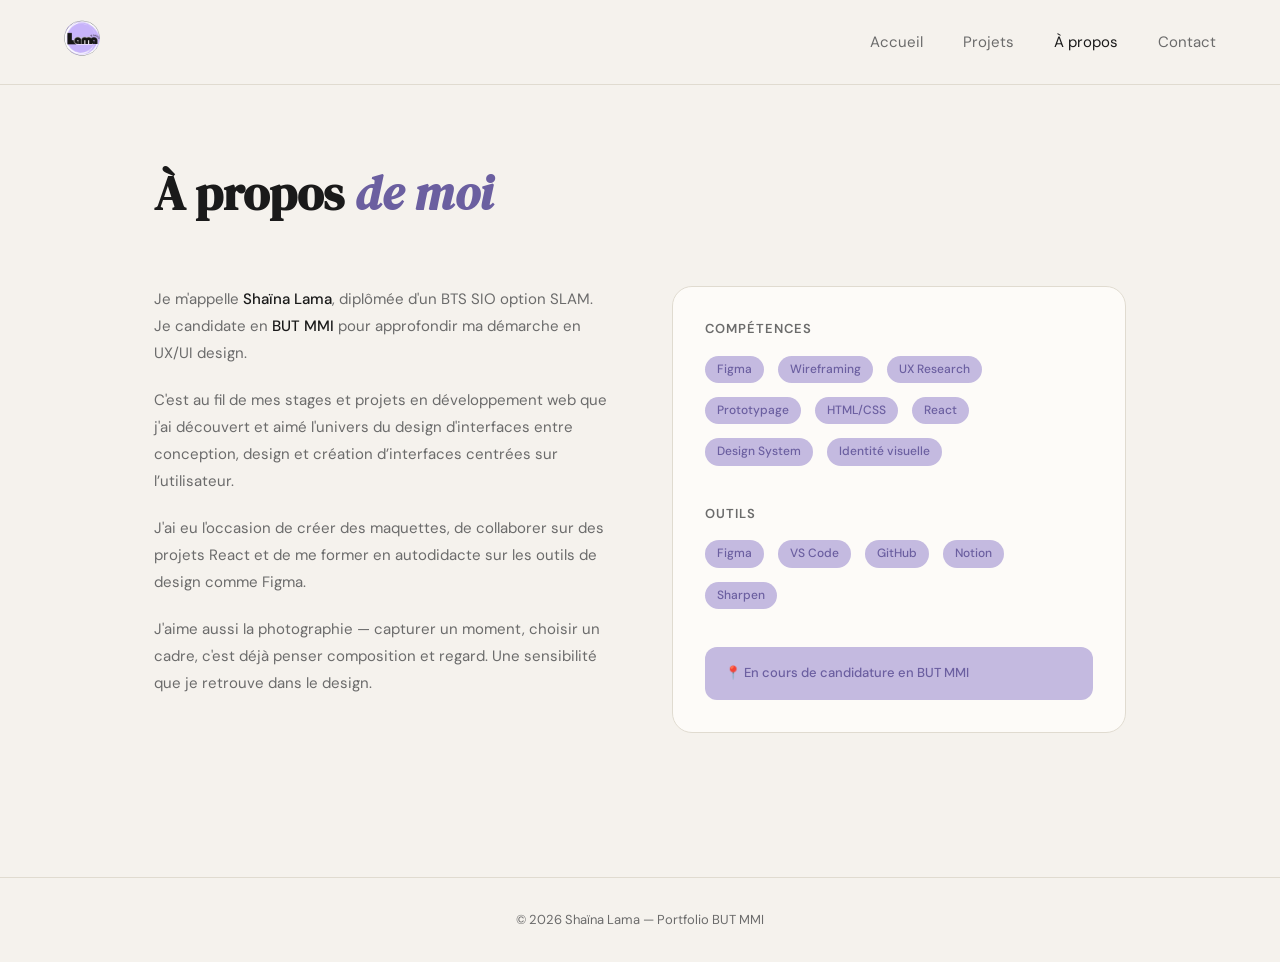
==== apropos.html @ 576ad16c "reel commit" ====
<!DOCTYPE html>
<html lang="fr">
<head>
  <meta charset="UTF-8"/>
  <meta name="viewport" content="width=device-width, initial-scale=1.0"/>
  <title>À propos — Shaïna Lama</title>
  <link rel="stylesheet" href="style.css"/>
  <style>
    .about-hero {
      max-width: 1100px;
      margin: 0 auto;
      padding: 5rem 4rem 3rem;
    }

    .about-hero h1 {
      font-family: 'DM Serif Display', serif;
      font-size: clamp(2rem, 4vw, 3rem);
      line-height: 1.2;
      margin-bottom: 1rem;
    }

    .about-hero h1 em {
      font-style: italic;
      color: var(--violet-dark);
    }

    .about-grid {
      max-width: 1100px;
      margin: 0 auto;
      padding: 0 4rem 5rem;
      display: grid;
      grid-template-columns: 1fr 1fr;
      gap: 4rem;
      align-items: start;
    }

    .about-text p {
      font-size: 15px;
      color: var(--text-muted);
      line-height: 1.8;
      margin-bottom: 1.25rem;
    }

    .about-text p strong {
      color: var(--text);
      font-weight: 500;
    }

    .skills-block {
      background: var(--card-bg);
      border: 1px solid var(--border);
      border-radius: 20px;
      padding: 2rem;
    }

    .skills-block h3 {
      font-size: 13px;
      font-weight: 600;
      letter-spacing: 0.08em;
      text-transform: uppercase;
      color: var(--text-muted);
      margin-bottom: 1rem;
    }

    .skills-list {
      display: flex;
      flex-wrap: wrap;
      gap: 8px;
      margin-bottom: 2rem;
    }

    .dispo-box {
      background: var(--violet-light);
      border-radius: 12px;
      padding: 1rem 1.25rem;
      margin-top: 1.5rem;
    }

    .dispo-box p {
      font-size: 13px;
      color: var(--violet-dark);
      font-weight: 500;
      margin: 0;
    }

    @media (max-width: 768px) {
      .about-hero { padding: 3rem 1.5rem 2rem; }
      .about-grid { grid-template-columns: 1fr; padding: 0 1.5rem 3rem; gap: 2rem; }
    }
  </style>
</head>
<body>

  <nav>
    <a href="index.html" class="logo">
        <img src="logo.png" alt="logo" width="50px">
    </a>
    </div>
    <ul>
      <li><a href="index.html">Accueil</a></li>
      <li><a href="projets.html">Projets</a></li>
      <li><a href="apropos.html" class="active">À propos</a></li>
      <li><a href="contact.html">Contact</a></li>
    </ul>
  </nav>

  <div class="about-hero">
    <h1 class="fade-up">À propos <em>de moi</em></h1>
  </div>

  <div class="about-grid">
    <div class="about-text fade-up-2">
      <p>Je m'appelle <strong>Shaïna Lama</strong>, diplômée d'un BTS SIO option SLAM. Je candidate en <strong>BUT MMI</strong> pour approfondir ma démarche en UX/UI design.</p>
      <p>C'est au fil de mes stages et projets en développement web que j'ai découvert et aimé l'univers du design d'interfaces entre conception, design et création d’interfaces centrées sur l’utilisateur.</p>
      <p>J'ai eu l'occasion de créer des maquettes, de collaborer sur des projets React et de me former en autodidacte sur les outils de design comme Figma.</p>
      <p>J'aime aussi la photographie — capturer un moment, choisir un cadre, c'est déjà penser composition et regard. Une sensibilité que je retrouve dans le design.</p>
    </div>

    <div class="fade-up-3">
      <div class="skills-block">
        <h3>Compétences</h3>
        <div class="skills-list">
          <span class="tag">Figma</span>
          <span class="tag">Wireframing</span>
          <span class="tag">UX Research</span>
          <span class="tag">Prototypage</span>
          <span class="tag">HTML/CSS</span>
          <span class="tag">React</span>
          <span class="tag">Design System</span>
          <span class="tag">Identité visuelle</span>
        </div>

        <h3>Outils</h3>
        <div class="skills-list">
          <span class="tag">Figma</span>
          <span class="tag">VS Code</span>
          <span class="tag">GitHub</span>
          <span class="tag">Notion</span>
          <span class="tag">Sharpen</span>
        </div>

        <div class="dispo-box">
          <p>📍 En cours de candidature en BUT MMI</p>
        </div>
      </div>
    </div>
  </div>

  <footer>
    <p>© 2026 Shaïna Lama — Portfolio BUT MMI</p>
  </footer>

</body>
</html>
---- style.css ----
@import url('https://fonts.googleapis.com/css2?family=DM+Sans:ital,wght@0,300;0,400;0,500;0,600;1,300&family=DM+Serif+Display:ital@0;1&display=swap');

:root {
  --beige: #F5F2ED;
  --violet: #9B8FC4;
  --violet-light: #C4BAE0;
  --violet-dark: #6B5FA0;
  --text: #1A1A1A;
  --text-muted: #6B6B6B;
  --white: #FFFFFF;
  --border: #E0DBD0;
  --card-bg: #FDFBF8;
}

* {
  margin: 0;
  padding: 0;
  box-sizing: border-box;
}

html {
  scroll-behavior: smooth;
}

body {
  font-family: 'DM Sans', sans-serif;
  background-color: var(--beige);
  color: var(--text);
  line-height: 1.6;
}

/* NAV */
nav {
  display: flex;
  align-items: center;
  justify-content: space-between;
  padding: 1.25rem 4rem;
  background: var(--beige);
  border-bottom: 1px solid var(--border);
  position: sticky;
  top: 0;
  z-index: 100;
}

.logo img {
  height: 36px;
  width: 36px;
  border-radius: 50%;
  object-fit: cover;
}

.logo-placeholder {
  width: 36px;
  height: 36px;
  border-radius: 50%;
  background: var(--violet);
  display: flex;
  align-items: center;
  justify-content: center;
  font-size: 12px;
  font-weight: 600;
  color: white;
  letter-spacing: 0.05em;
}

nav ul {
  list-style: none;
  display: flex;
  gap: 2.5rem;
}

nav ul a {
  text-decoration: none;
  color: var(--text-muted);
  font-size: 15px;
  font-weight: 400;
  transition: color 0.2s;
}

nav ul a:hover,
nav ul a.active {
  color: var(--text);
}

/* BUTTONS */
.btn-primary {
  display: inline-block;
  background: var(--violet);
  color: white;
  padding: 0.7rem 1.5rem;
  border-radius: 8px;
  text-decoration: none;
  font-size: 14px;
  font-weight: 500;
  transition: background 0.2s, transform 0.2s;
  border: none;
  cursor: pointer;
}

.btn-primary:hover {
  background: var(--violet-dark);
  transform: translateY(-1px);
}

.btn-outline {
  display: inline-block;
  border: 1.5px solid var(--violet);
  color: var(--violet-dark);
  padding: 0.7rem 1.5rem;
  border-radius: 8px;
  text-decoration: none;
  font-size: 14px;
  font-weight: 500;
  transition: all 0.2s;
}

.btn-outline:hover {
  background: var(--violet);
  color: white;
  transform: translateY(-1px);
}

/* TAGS */
.tag {
  display: inline-block;
  background: var(--violet-light);
  color: var(--violet-dark);
  font-size: 12px;
  font-weight: 500;
  padding: 4px 12px;
  border-radius: 20px;
  margin-right: 6px;
  margin-bottom: 6px;
}

/* SECTION */
section {
  padding: 5rem 4rem;
  max-width: 1100px;
  margin: 0 auto;
}

/* FOOTER */
footer {
  text-align: center;
  padding: 2rem;
  font-size: 13px;
  color: var(--text-muted);
  border-top: 1px solid var(--border);
  margin-top: 4rem;
}

/* ANIMATIONS */
@keyframes fadeUp {
  from { opacity: 0; transform: translateY(24px); }
  to { opacity: 1; transform: translateY(0); }
}

.fade-up {
  animation: fadeUp 0.6s ease forwards;
}

.fade-up-2 { animation: fadeUp 0.6s ease 0.1s both; }
.fade-up-3 { animation: fadeUp 0.6s ease 0.2s both; }
.fade-up-4 { animation: fadeUp 0.6s ease 0.3s both; }

/* RESPONSIVE */
@media (max-width: 768px) {
  nav { padding: 1rem 1.5rem; }
  nav ul { gap: 1.25rem; }
  section { padding: 3rem 1.5rem; }
}
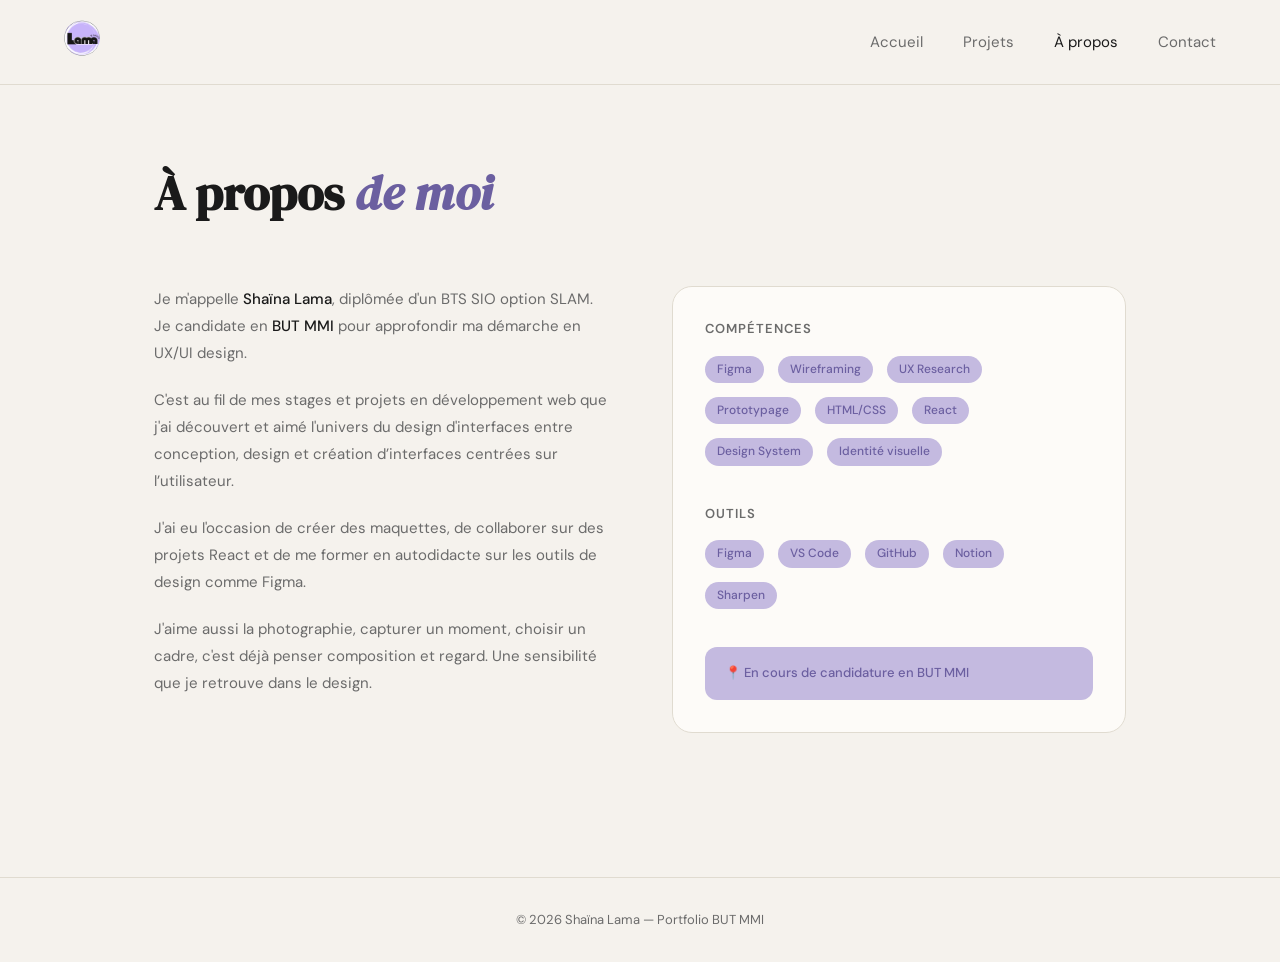
==== commit 9f433dbc: "Update apropos.html" ====
--- a/apropos.html
+++ b/apropos.html
@@ -113,7 +113,7 @@
       <p>Je m'appelle <strong>Shaïna Lama</strong>, diplômée d'un BTS SIO option SLAM. Je candidate en <strong>BUT MMI</strong> pour approfondir ma démarche en UX/UI design.</p>
       <p>C'est au fil de mes stages et projets en développement web que j'ai découvert et aimé l'univers du design d'interfaces entre conception, design et création d’interfaces centrées sur l’utilisateur.</p>
       <p>J'ai eu l'occasion de créer des maquettes, de collaborer sur des projets React et de me former en autodidacte sur les outils de design comme Figma.</p>
-      <p>J'aime aussi la photographie — capturer un moment, choisir un cadre, c'est déjà penser composition et regard. Une sensibilité que je retrouve dans le design.</p>
+      <p>J'aime aussi la photographie, capturer un moment, choisir un cadre, c'est déjà penser composition et regard. Une sensibilité que je retrouve dans le design.</p>
     </div>
 
     <div class="fade-up-3">
